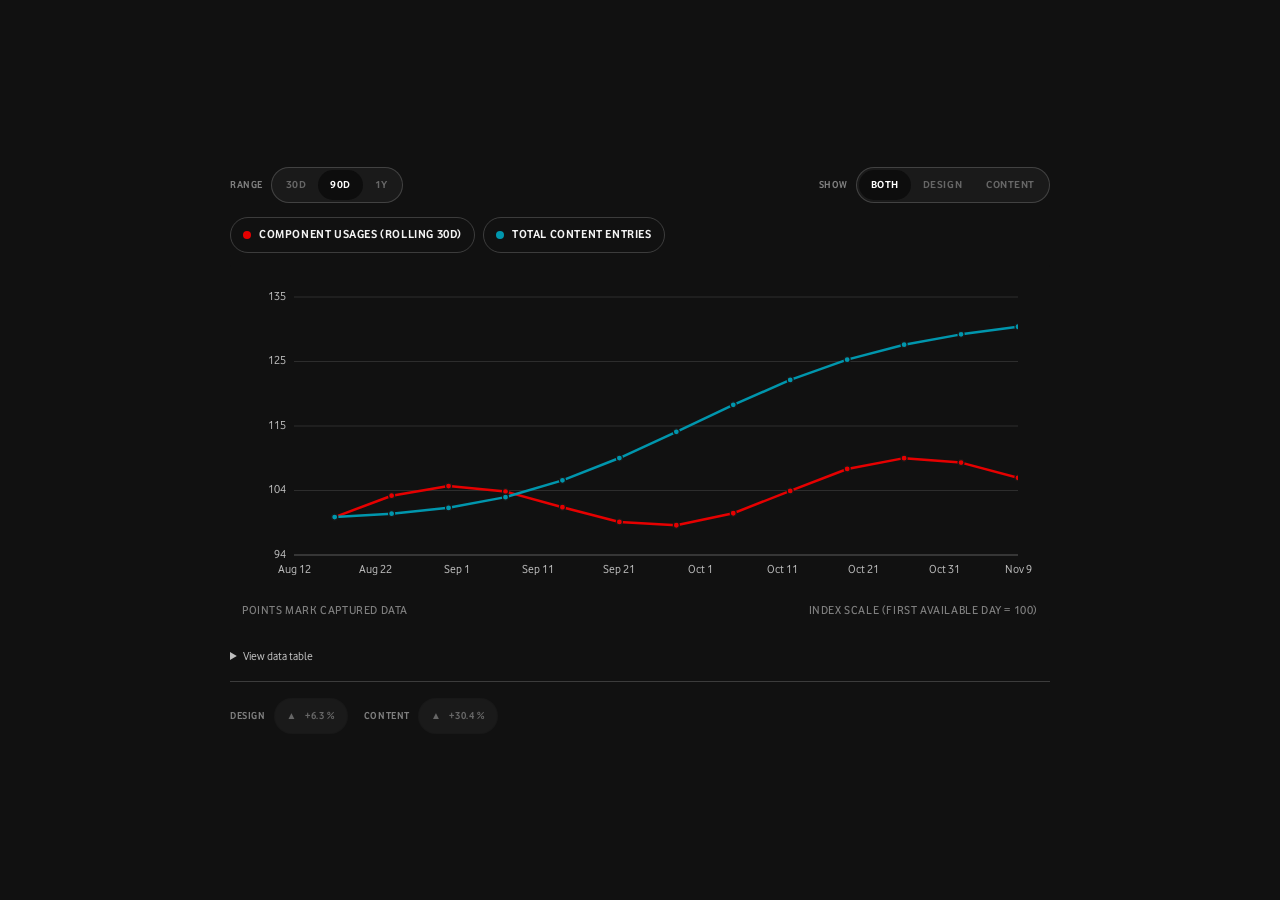
==== shared/highscore/index.html @ abfa374e "Publish portfolio site Co-Authored-By: Claude Opus 5.5 <noreply@anthropic.com>" ====
<!doctype html>
<html lang="en" class="dark">
<head>
<meta charset="utf-8">
<meta name="viewport" content="width=device-width, initial-scale=1">
<title>Highscore demo</title>
<link rel="stylesheet" href="demo.css">
<style>
@font-face { font-family: 'Vodafone VF'; src: url('../brix/VodafoneVF_Wght_W.woff2') format('woff2'); font-weight: 100 900; font-display: swap; }
html { cursor: grab; }
html, body, #root { height: 100%; margin: 0; }
body { background: #111; overflow: hidden; }
#root { display: grid; place-items: center; }
.narrow details { display: none; }
</style>
</head>
<body>
<div id="root"></div>
<script src="demo.js"></script>
</body>
</html>
---- shared/highscore/demo.css ----
:root{--surface-page: #f4f3f1;--surface-card: #ffffff;--surface-card-hover: #ffffff;--surface-inset: #f0efed;--surface-inset-critical: rgba(234, 26, 26, .08);--surface-inset-accent: rgba(0, 150, 173, .08);--text-primary: #0d0d0d;--text-secondary: #666666;--text-tertiary: #7e7e7e;--text-inverse: #ffffff;--text-critical: #bd0000;--text-accent: #00697c;--text-brand: #e60000;--border-subtle: #bebebe;--border-neutral: #0d0d0d;--border-focus: #0096ad;--border-accent: #e60000;--brand-red: #e60000;--brand-red-dark: #bd0000;--brand-red-tint: #ea1a1a;--brand-red-light: #f06666;--accent-aqua: #0096ad;--accent-aqua-tint: #00b0ca;--accent-turquoise: #00697c;--accent-turquoise-tint: #0096ad;--accent-spring-green: #008a00;--accent-lemon-yellow: #fecb00;--accent-aubergine: #5e2750;--accent-orange: #eb6100;--accent-blue: #005ea5;--neutral-white: #ffffff;--neutral-5: #f2f2f2;--neutral-25: #bebebe;--neutral-50: #7e7e7e;--neutral-60: #666666;--neutral-85: #262626;--neutral-95: #0d0d0d;--shadow-card: 0 1px 3px rgba(0, 0, 0, .04);--shadow-card-hover: 0 8px 30px rgba(0, 0, 0, .12);--shadow-elevated: 0 4px 16px rgba(0, 0, 0, .12);--shadow-sm: 0 1px 2px rgba(0, 0, 0, .06);--space-0: 0px;--space-4: 4px;--space-8: 8px;--space-12: 12px;--space-16: 16px;--space-20: 20px;--space-24: 24px;--space-28: 28px;--space-32: 32px;--space-40: 40px;--space-48: 48px;--space-56: 56px;--space-64: 64px;--space-72: 72px;--space-80: 80px;--radius-sm: 2px;--radius-md: 6px;--radius-lg: 8px;--radius-full: 100px;--control-pill-height: 36px;--segmented-pill-button-height: 30px;--font-family: "Vodafone VF", "Vodafone Rg", sans-serif;--font-weight-light: 400;--font-weight-regular: 400;--font-weight-bold: 700;--font-size-xs: .6875rem;--font-size-sm: .875rem;--font-size-base: 1rem;--font-size-lg: 1.125rem;--font-size-xl: 1.25rem;--font-size-2xl: 1.5rem;--font-size-heading-sm: 1.75rem;--font-size-heading-md: 2.5rem;--font-size-hero: 2.5rem;--line-height-heading-sm: 2.25rem;--line-height-heading-md: 3rem;--line-height-body-md: 1.625rem;--border-width-sm: 1px;--border-width-md: 2px;--border-width-lg: 4px;--opacity-disabled: .38;--opacity-muted: .6;--transition-fast: .15s ease;--transition-normal: .2s ease;--transition-slow: .3s ease;--transition-bar: 1s ease-out;--transition-spring: .5s cubic-bezier(.34, 1.56, .64, 1)}.dark{--surface-page: #111111;--surface-card: #1a1a1a;--surface-card-hover: #222222;--surface-inset: #111111;--surface-inset-critical: rgba(234, 26, 26, .08);--surface-inset-accent: rgba(0, 176, 202, .06);--text-primary: #f2f2f2;--text-secondary: #bebebe;--text-tertiary: #7e7e7e;--text-inverse: #0d0d0d;--text-critical: #f06666;--text-accent: #00b0ca;--text-brand: #ea1a1a;--border-subtle: rgba(126, 126, 126, .4);--border-neutral: #f2f2f2;--border-accent: #ea1a1a;--shadow-card: 0 1px 3px rgba(0, 0, 0, .2);--shadow-card-hover: 0 8px 30px rgba(0, 0, 0, .4);--shadow-elevated: 0 4px 16px rgba(255, 255, 255, .04);--shadow-sm: 0 1px 2px rgba(0, 0, 0, .2)}*,*:before,*:after{box-sizing:border-box;margin:0;padding:0}html{-webkit-font-smoothing:antialiased;-moz-osx-font-smoothing:grayscale;text-rendering:optimizeLegibility}body{font-family:var(--font-family);font-weight:var(--font-weight-regular);color:var(--text-primary);background-color:var(--surface-page);line-height:1.5;transition:background-color var(--transition-normal),color var(--transition-normal)}::selection{background-color:#e6000024;color:inherit}:focus-visible{outline:2px solid var(--border-focus);outline-offset:2px}h1,h2,h3,h4,h5,h6{font-weight:var(--font-weight-regular)}img,svg{display:block;max-width:100%}button{font-family:inherit;cursor:pointer;border:none;background:none;font-size:inherit;color:inherit}input,select,textarea{font-family:inherit;font-size:inherit}ul,ol{list-style:none}a{color:inherit;text-decoration:none}.tabular-nums,[data-numeric],td[data-type=number],.stat-value,.metric-value,.kpi-value{font-variant-numeric:tabular-nums}.sr-only{position:absolute;width:1px;height:1px;padding:0;margin:-1px;overflow:hidden;clip:rect(0,0,0,0);white-space:nowrap;border-width:0}@keyframes fadeUp{0%{opacity:0;transform:translateY(8px)}to{opacity:1;transform:translateY(0)}}@keyframes fadeIn{0%{opacity:0}to{opacity:1}}@keyframes pulse{0%,to{opacity:1}50%{opacity:.5}}@keyframes slideInLeft{0%{transform:translate(-100%)}to{transform:translate(0)}}@keyframes countUp{0%{clip-path:inset(0 100% 0 0)}to{clip-path:inset(0 0 0 0)}}@keyframes expandHeight{0%{opacity:0;max-height:0;overflow:hidden}to{opacity:1;max-height:500px;overflow:hidden}}.animate-fade-up{animation:fadeUp .4s ease-out both}.animate-fade-in{animation:fadeIn .3s ease-out both}.animate-pulse{animation:pulse 2s cubic-bezier(.4,0,.6,1) infinite}.animate-slide-in-left{animation:slideInLeft .4s ease-out both}.animate-count-up{animation:countUp .6s ease-out both}.animate-expand{animation:expandHeight .35s ease-out both}.stagger-1{animation-delay:80ms}.stagger-2{animation-delay:.16s}.stagger-3{animation-delay:.24s}.stagger-4{animation-delay:.32s}.stagger-5{animation-delay:.4s}.stagger-6{animation-delay:.48s}@media(prefers-reduced-motion:reduce){*,*:before,*:after{animation-duration:.01ms!important;animation-iteration-count:1!important;transition-duration:.01ms!important;scroll-behavior:auto!important}}.H{display:inline-flex;align-items:center;gap:var(--space-8)}.z{font-size:10px;font-weight:var(--font-weight-bold);text-transform:uppercase;letter-spacing:.05em;color:var(--neutral-50);white-space:nowrap}.e .z{color:var(--neutral-25)}.f{display:inline-flex;align-items:center;box-sizing:border-box;min-height:var(--control-pill-height);border-radius:var(--radius-full);border:var(--border-width-sm) solid var(--border-subtle);background:var(--surface-card);padding:2px}.e .f{border-color:#7e7e7e66;background:var(--neutral-95)}.X{width:100%}.r{display:inline-flex;align-items:center;justify-content:center;box-sizing:border-box;min-height:var(--segmented-pill-button-height);border-radius:var(--radius-full);padding:0 var(--space-12);font-size:var(--font-size-xs);font-weight:var(--font-weight-bold);text-transform:uppercase;letter-spacing:.05em;transition:background var(--transition-fast),color var(--transition-fast);white-space:nowrap;line-height:1}.F{flex:1;text-align:center}.r.a{color:var(--neutral-white)}.r:not(.a){color:var(--neutral-60)}.e .r:not(.a){color:var(--neutral-25)}.r:not(.a):hover{background:var(--neutral-5)}.e .r:not(.a):hover{background:var(--neutral-85)}.r.a.s{background:var(--neutral-95)}.e .r.a.s{background:var(--neutral-25);color:var(--neutral-95)}.r.a.l{background:var(--brand-red)}.e .r.a.l{background:var(--brand-red-tint);color:var(--neutral-95)}.r.a.d{background:var(--accent-aqua)}.e .r.a.d{background:var(--accent-aqua-tint);color:var(--neutral-95)}.t{display:inline-flex;align-items:center;justify-content:center;box-sizing:border-box;min-height:var(--control-pill-height);min-width:100px;border-radius:var(--radius-full);border:var(--border-width-sm) solid var(--border-subtle);padding:0 var(--space-16);font-size:var(--font-size-sm);font-weight:var(--font-weight-bold);line-height:1;transition:all var(--transition-fast);background:var(--surface-card);color:var(--neutral-60)}.e .t{border-color:#7e7e7e66;background:var(--neutral-85);color:var(--neutral-25)}.t:hover:not(.a){border-color:var(--neutral-50)}.t.a{color:var(--neutral-white);border-color:transparent}.t.a.l{background:var(--brand-red)}.e .t.a.l{background:var(--brand-red-tint);color:var(--neutral-95)}.t.a.s{background:var(--neutral-95)}.e .t.a.s{background:var(--neutral-25);color:var(--neutral-95)}.t.a.d{background:var(--accent-aqua)}.e .t.a.d{background:var(--accent-aqua);color:var(--neutral-95)}.R{display:inline-flex;align-items:center;justify-content:center;gap:var(--space-8)}.A{display:flex;flex-direction:column;gap:3px}.B{display:flex;align-items:baseline;justify-content:space-between;gap:var(--space-8)}.C{font-family:var(--font-family);font-size:.8125rem;font-weight:400;color:var(--text-primary);white-space:nowrap;overflow:hidden;text-overflow:ellipsis;min-width:0}.D{font-family:var(--font-family);font-size:.8125rem;font-weight:700;font-variant-numeric:tabular-nums;color:var(--text-primary);flex-shrink:0}.E{height:4px;border-radius:var(--radius-full);background:var(--surface-inset);box-shadow:inset 0 1px 2px #0000000f;overflow:hidden}.c{height:100%;border-radius:0 var(--radius-full) var(--radius-full) 0;transition:width var(--transition-bar)}.G .c{background:var(--brand-red)}.J .c{background:var(--text-critical)}.K .c{background:var(--accent-aqua)}.M{display:flex;flex-direction:column;gap:var(--space-8)}.g{all:unset;cursor:pointer;font-family:var(--font-family);font-size:10px;font-weight:700;text-transform:uppercase;letter-spacing:.06em;color:var(--text-tertiary);margin-top:var(--space-8);transition:color var(--transition-fast)}.g:hover{color:var(--text-primary);text-decoration:underline}.g:focus-visible{outline:2px solid var(--border-focus);outline-offset:2px;border-radius:var(--radius-sm)}.i{position:relative;container-type:inline-size;overflow:hidden;background:var(--surface-card);border:none;border-radius:var(--radius-md);box-shadow:var(--shadow-card);padding:var(--space-24) var(--space-28);transition:transform .5s cubic-bezier(.34,1.56,.64,1),box-shadow var(--transition-slow)}.i:before{content:"";position:absolute;inset:0 0 auto;height:1px;background:linear-gradient(90deg,transparent 0%,rgba(255,255,255,.55) 20%,rgba(255,255,255,.55) 80%,transparent 100%);z-index:1;pointer-events:none}.dark .i:before{background:linear-gradient(90deg,transparent 0%,rgba(255,255,255,.06) 20%,rgba(255,255,255,.06) 80%,transparent 100%)}.i:hover{transform:translateY(-3px);box-shadow:0 12px 40px #00000024,0 2px 8px #0000000f}.dark .i:hover{box-shadow:0 12px 40px #00000080,0 2px 8px #0000004d}.u{display:flex;flex-direction:column;gap:var(--space-16);margin-bottom:var(--space-24)}.N{margin:0;font-family:var(--font-family);font-weight:700;font-size:11px;line-height:1;letter-spacing:.1em;text-transform:uppercase;color:var(--text-primary)}.O{margin:var(--space-4) 0 0;font-family:var(--font-family);font-size:.75rem;line-height:1.4;color:var(--text-tertiary)}.P{margin:var(--space-4) 0 0;font-family:var(--font-family);font-size:.6875rem;font-weight:var(--font-weight-bold);letter-spacing:.04em;text-transform:uppercase;color:var(--text-tertiary)}.b{display:flex;flex-direction:column;align-items:stretch;gap:var(--space-16);margin-bottom:var(--space-24)}.q{display:flex;flex-wrap:wrap;align-items:center;gap:var(--space-12)}.n{max-width:100%;flex-wrap:wrap}.n>div{max-width:100%;min-width:0}.j{list-style:none;margin:0;padding:0;display:flex;flex-wrap:wrap;align-items:center;gap:var(--space-8)}.Q{display:flex;align-items:center;gap:var(--space-8);min-height:var(--control-pill-height);max-width:100%;box-sizing:border-box;border:1px solid var(--border-subtle);border-radius:var(--radius-full);padding:var(--space-8) var(--space-12);font-size:.75rem;font-weight:700;text-transform:uppercase;letter-spacing:.05em;line-height:1.3;color:var(--text-primary)}.I{width:8px;height:8px;border-radius:50%;flex-shrink:0}.U{color:var(--text-tertiary)}.U .I{opacity:.35}@container (min-width: 700px){.u{flex-direction:row;align-items:flex-start;justify-content:space-between}.L{flex:1}.u>.n{flex-shrink:0}.b{flex-direction:row;flex-wrap:wrap;align-items:center;justify-content:space-between}.b .j{order:-1}.q{margin-left:auto}}@container (max-width: 360px){.n{width:100%;flex-direction:column;align-items:stretch;gap:var(--space-4)}.n>div{display:flex;width:100%}.n button{flex:1;min-width:0;white-space:normal;line-height:1.3;padding-block:var(--space-8)}}.m{display:grid;grid-template-columns:1fr;gap:var(--space-16)}@media(min-width:640px){.m{grid-template-columns:repeat(2,minmax(0,1fr))}}@media(min-width:1024px){.m{grid-template-columns:repeat(2,minmax(0,1fr))}}.v{background:var(--surface-inset);border:none;border-left:none;border-radius:var(--radius-md);padding:var(--space-16)}.S{display:flex;align-items:center;gap:var(--space-8);margin-bottom:var(--space-12)}.T{display:inline-block;width:10px;height:10px;border-radius:var(--radius-full);flex-shrink:0}.W{margin:0;font-family:var(--font-family);font-weight:var(--font-weight-bold);font-size:.6875rem;letter-spacing:.05em;text-transform:uppercase;color:var(--text-primary)}.Z{display:flex;flex-direction:column;gap:var(--space-16);padding:var(--space-16) 0}._{display:flex;gap:var(--space-8)}.aa{width:48px;height:24px;border-radius:var(--radius-full);background:linear-gradient(90deg,var(--surface-inset) 25%,var(--surface-card) 50%,var(--surface-inset) 75%);background-size:200% 100%;animation:h 1.5s ease-in-out infinite}.ra{width:100%;height:240px;border-radius:var(--radius-md);background:linear-gradient(90deg,var(--surface-inset) 25%,var(--surface-card) 50%,var(--surface-inset) 75%);background-size:200% 100%;animation:h 1.5s ease-in-out infinite;animation-delay:.15s}@keyframes h{0%{background-position:200% 0}to{background-position:-200% 0}}.L,.v{min-width:0}.v:only-child{grid-column:1 / -1}.V{display:flex;flex-wrap:wrap;gap:var(--space-8) var(--space-16);padding-top:var(--space-16);margin-top:var(--space-16);border-top:1px solid var(--border-subtle);color:var(--text-secondary);font-size:.8125rem;line-height:1.5}.V:only-child{margin-top:0;padding-top:0;border-top:0}@media(max-width:400px){.i{padding:var(--space-20) var(--space-16)}}.ea{display:inline-flex;align-items:center;box-sizing:border-box;gap:var(--space-8);min-height:var(--control-pill-height);border-radius:var(--radius-full);border:var(--border-width-sm) solid;padding:0 var(--space-12);font-size:10px;font-weight:var(--font-weight-bold);font-variant-numeric:tabular-nums;text-transform:uppercase;letter-spacing:.06em;line-height:1;white-space:nowrap}.o{display:inline-block;width:5px;height:5px;border-radius:var(--radius-full);flex-shrink:0}.Y{border-color:#008a0040;background:#008a001a;color:var(--accent-spring-green)}.Y .o{background:var(--accent-spring-green)}.x{border-color:#fecb004d;background:#fecb0033;color:var(--text-primary)}.p .x{border-color:#fecb0066;background:#fecb001a;color:var(--accent-lemon-yellow)}.x .o{background:var(--accent-lemon-yellow)}.w{border-color:#ea1a1a40;background:#ea1a1a1a;color:var(--brand-red-dark)}.p .w{border-color:#ea1a1a66;background:#ea1a1a33;color:var(--neutral-5)}.w .o{background:var(--brand-red)}.y{border-color:#00000014;background:var(--surface-card);color:var(--neutral-60)}.p .y{border-color:#7e7e7e40;background:var(--neutral-85);color:var(--neutral-25)}.y .o{background:var(--neutral-50)}.k{border-color:#00000014;background:var(--surface-card);color:var(--neutral-60)}.p .k{border-color:#7e7e7e40;background:var(--neutral-85);color:var(--neutral-25)}.k .o{background:var(--neutral-50)}.ta{display:flex;flex-wrap:wrap;align-items:center;gap:var(--space-8) var(--space-16);margin-top:var(--space-16);padding-top:var(--space-16);border-top:var(--border-width-sm) solid var(--border-subtle)}.ia{display:inline-flex;align-items:center;gap:var(--space-8)}.na{font-family:var(--font-family);font-weight:var(--font-weight-bold);font-size:.625rem;letter-spacing:.06em;text-transform:uppercase;color:var(--text-tertiary)}.oa{font-size:.625rem;line-height:1}
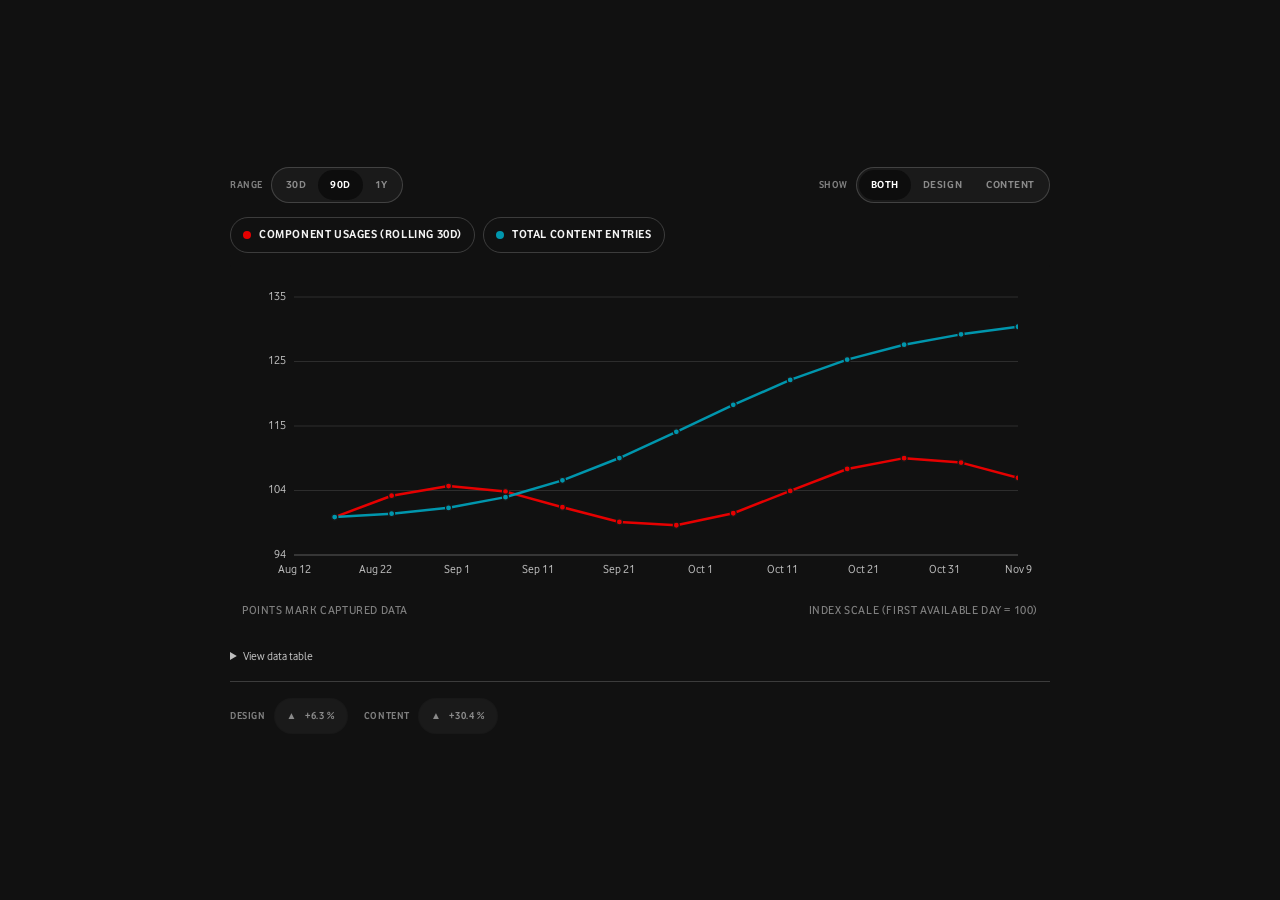
==== commit f232b909: "Fix accessibility audit findings Co-Authored-By: Claude Opus 5.5 <noreply@anthropic.com>" ====
--- a/shared/highscore/index.html
+++ b/shared/highscore/index.html
@@ -12,6 +12,8 @@
 body { background: #111; overflow: hidden; }
 #root { display: grid; place-items: center; }
 .narrow details { display: none; }
+/* Muted control text reaches 4.5:1 on the dark card (Highscore's own grey is 3:1). */
+.dark { --neutral-60: #8a8a8a; }
 </style>
 </head>
 <body>
